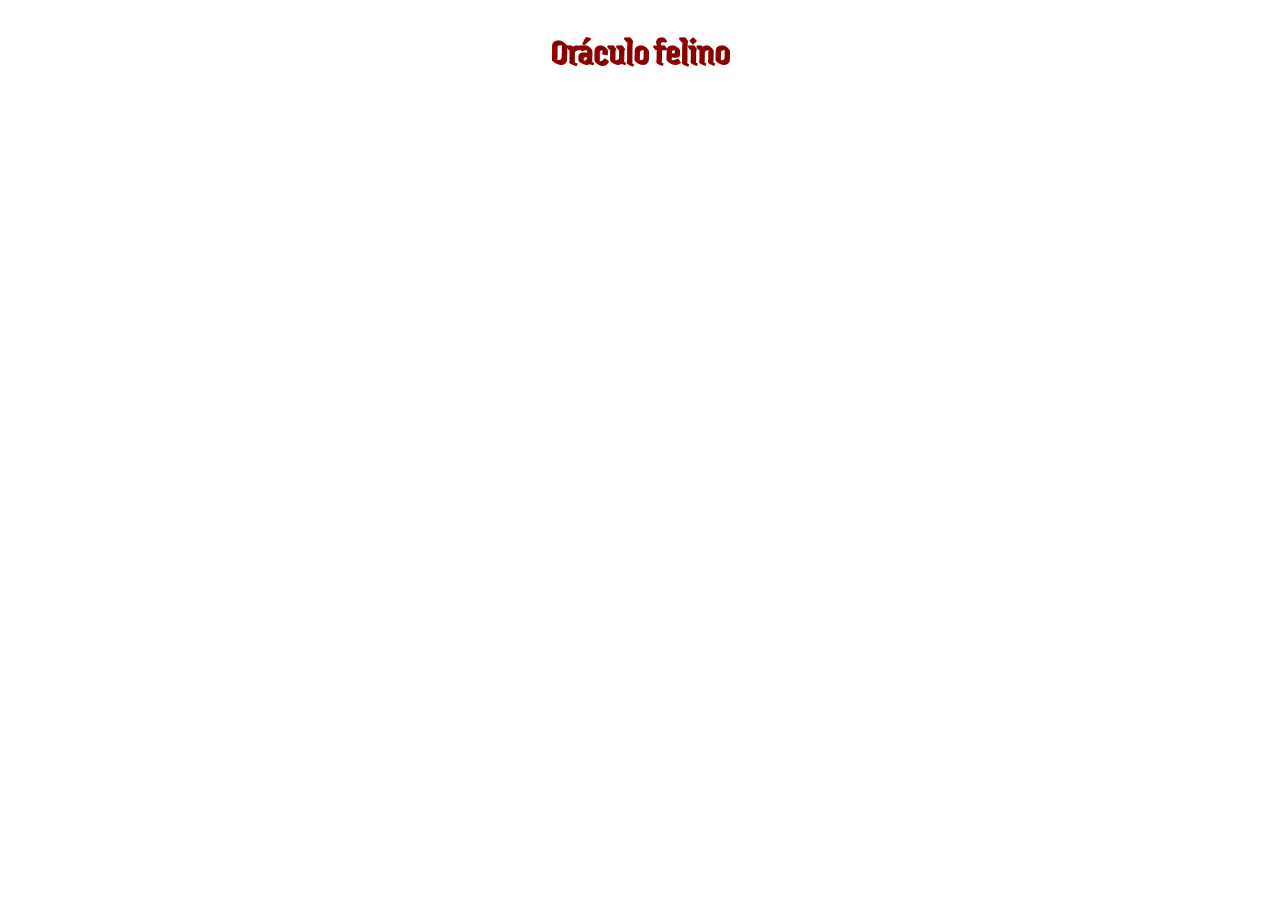
==== index.html @ 46c6d8f8 "yayy cuento done" ====
<!DOCTYPE html>

<head>

<link rel="stylesheet" href="estilo.css">

<link rel="preconnect" href="https://fonts.googleapis.com">
<link rel="preconnect" href="https://fonts.gstatic.com" crossorigin>
<link href="https://fonts.googleapis.com/css2?family=Jaini&display=swap" rel="stylesheet">

<script src="script.js" defer></script>
<meta name="description" content="">
<meta name="viewport" content="width=device-width, initial-scale=1">



<title> 𓃠 Gatomenón 𓃠 </title>
</head>



<body>
<h1> Oráculo felino </h1>

<iframe 
    src="https://heyzine.com/flip-book/55ad801d53.html"
    width="50%"
    height="500"
    style="border:none;"
    allowfullscreen>
</iframe>



</iframe>
</body>
</html>
---- estilo.css ----
body {
    background-color: white;
}

.jaini-regular {
  font-family: "Jaini", system-ui;
  font-weight: 400;
  font-style: normal;
}

h1 {
    font-family: "Jaini";
    font-size: 3vw;
    color:darkred;
    text-align: center;
    
}
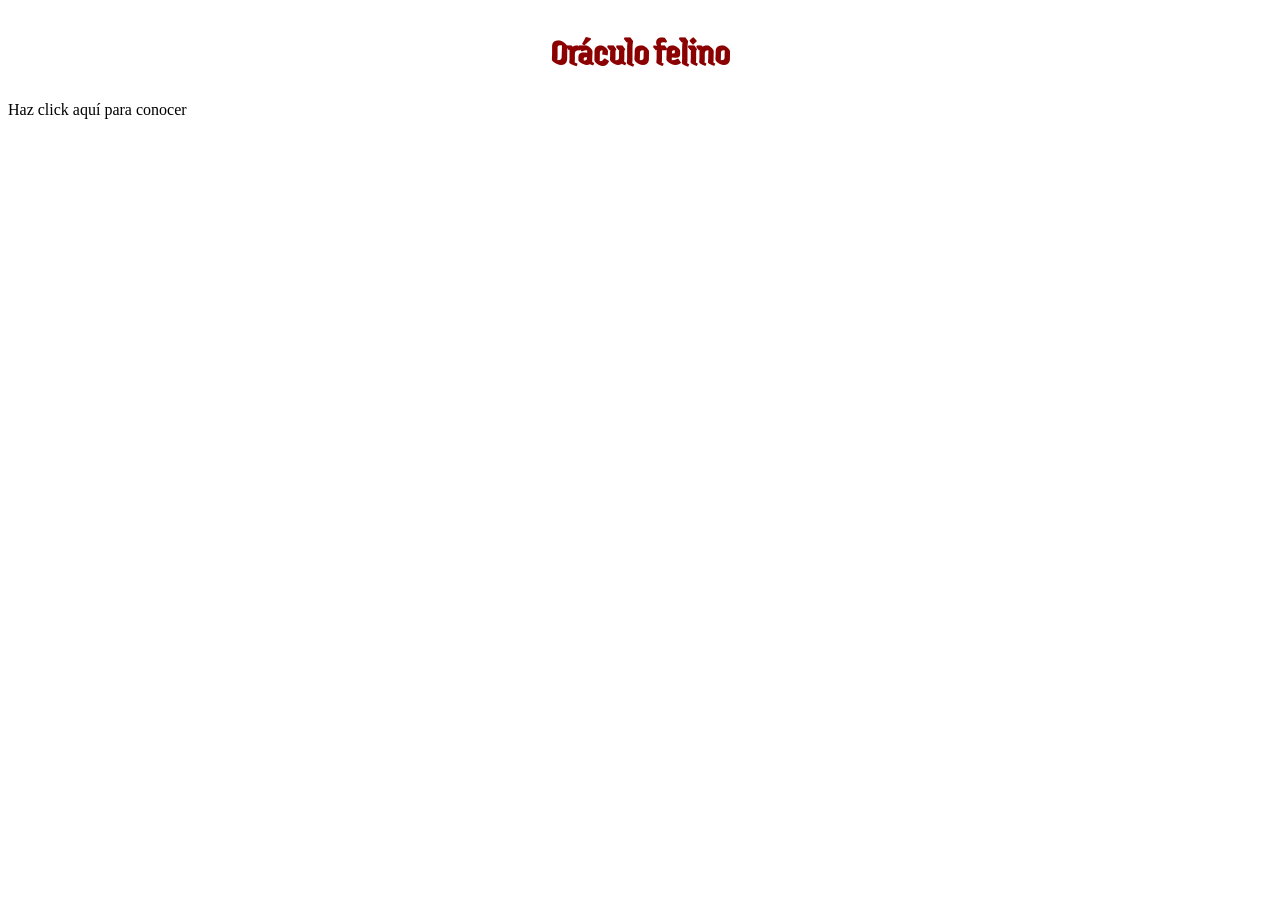
==== commit f2aefc81: "idkk" ====
--- a/index.html
+++ b/index.html
@@ -16,22 +16,15 @@
 
 <title> 𓃠 Gatomenón 𓃠 </title>
 </head>
+<body>
+
+<h1> Oráculo felino </h1>
+
+<p> Haz click aquí para conocer
+</p>
 
 
 
-<body>
-<h1> Oráculo felino </h1>
-
-<iframe 
-    src="https://heyzine.com/flip-book/55ad801d53.html"
-    width="50%"
-    height="500"
-    style="border:none;"
-    allowfullscreen>
-</iframe>
-
-
-
-</iframe>
 </body>
+</head>
 </html>
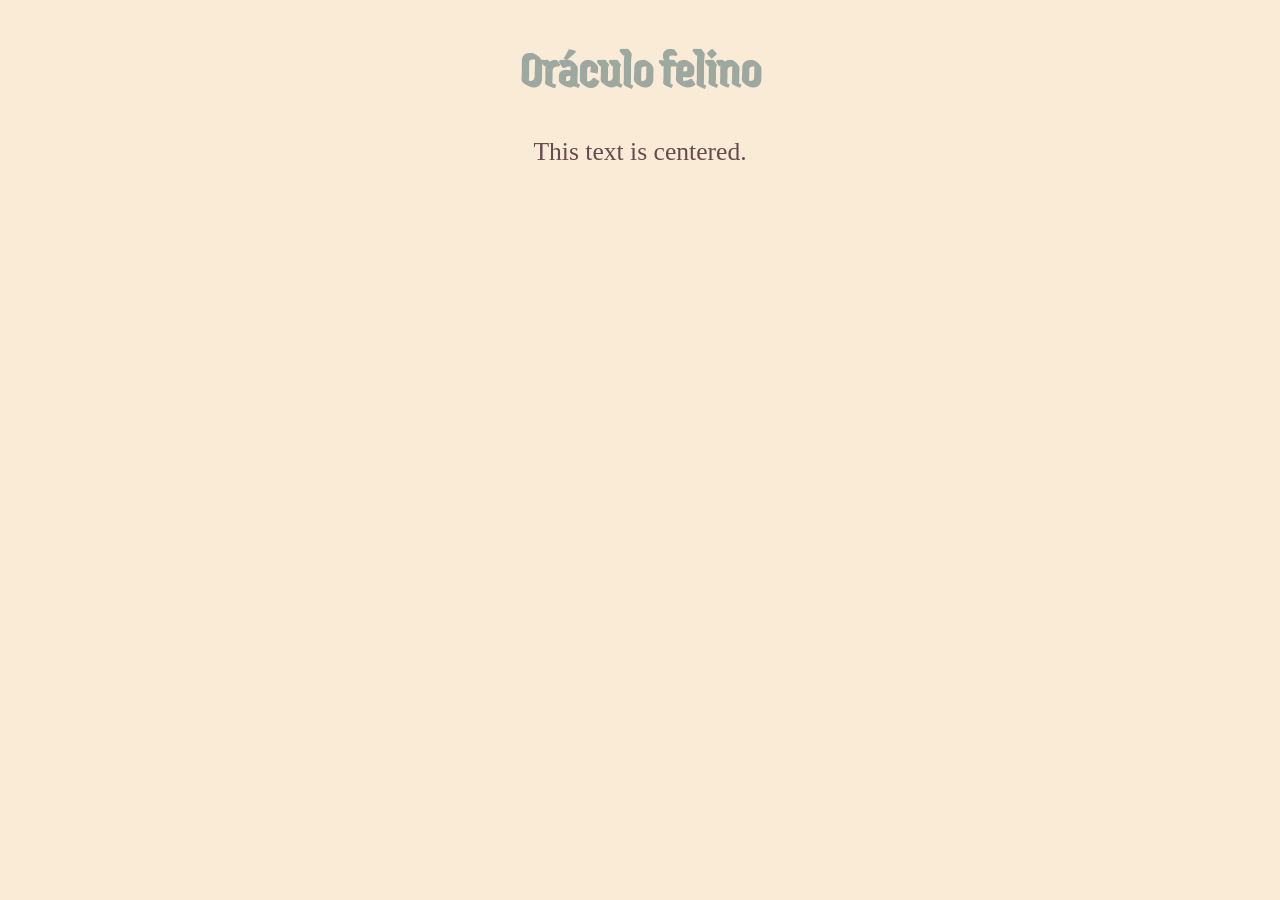
==== commit 683ad226: "css 1" ====
--- a/index.html
+++ b/index.html
@@ -20,8 +20,7 @@
 
 <h1> Oráculo felino </h1>
 
-<p> Haz click aquí para conocer
-</p>
+<p>This text is centered.</p>
 
 
 
--- a/estilo.css
+++ b/estilo.css
@@ -1,5 +1,5 @@
 body {
-    background-color: white;
+    background-color:antiquewhite;
 }
 
 .jaini-regular {
@@ -10,9 +10,14 @@
 
 h1 {
     font-family: "Jaini";
-    font-size: 3vw;
-    color:darkred;
+    font-size: 4vw;
     text-align: center;
-    
+    color:#9da9a0;
 }
 
+p {
+    font-size: 2vw;
+    text-align: center;
+    color:#654c4f;
+}
+
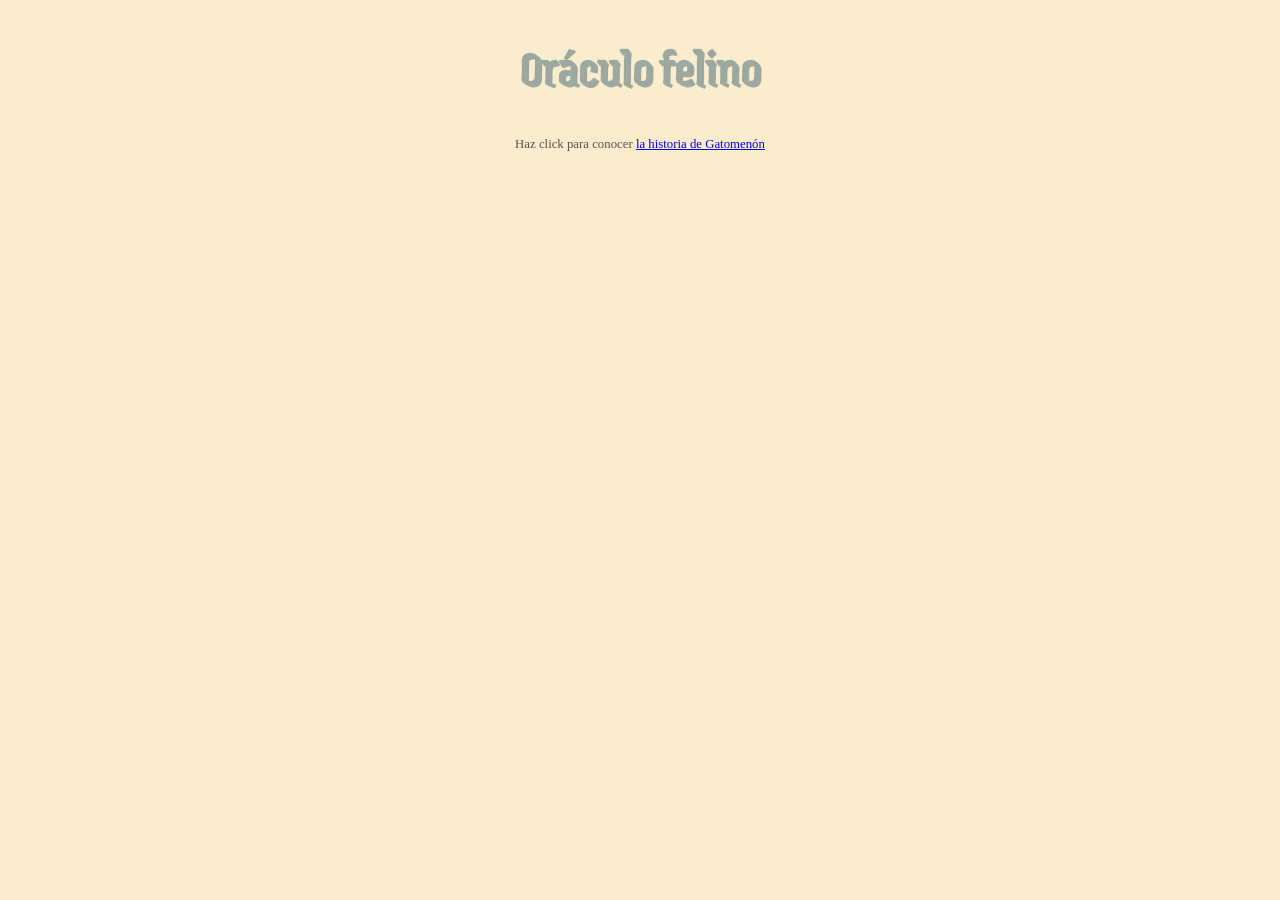
==== commit 8ad1bdaf: "arreglo gatos y otros b" ====
--- a/index.html
+++ b/index.html
@@ -9,6 +9,7 @@
 <link href="https://fonts.googleapis.com/css2?family=Jaini&display=swap" rel="stylesheet">
 
 <script src="script.js" defer></script>
+
 <meta name="description" content="">
 <meta name="viewport" content="width=device-width, initial-scale=1">
 
@@ -20,7 +21,9 @@
 
 <h1> Oráculo felino </h1>
 
-<p>This text is centered.</p>
+<p> Haz click para conocer
+    <a href="Gatomenón.html">la historia de Gatomenón</a> 
+    </p>
 
 
 
--- a/estilo.css
+++ b/estilo.css
@@ -1,5 +1,5 @@
 body {
-    background-color:antiquewhite;
+    background-color:#faedcd;
 }
 
 .jaini-regular {
@@ -16,7 +16,7 @@
 }
 
 p {
-    font-size: 2vw;
+    font-size: 1vw;
     text-align: center;
     color:#654c4f;
 }
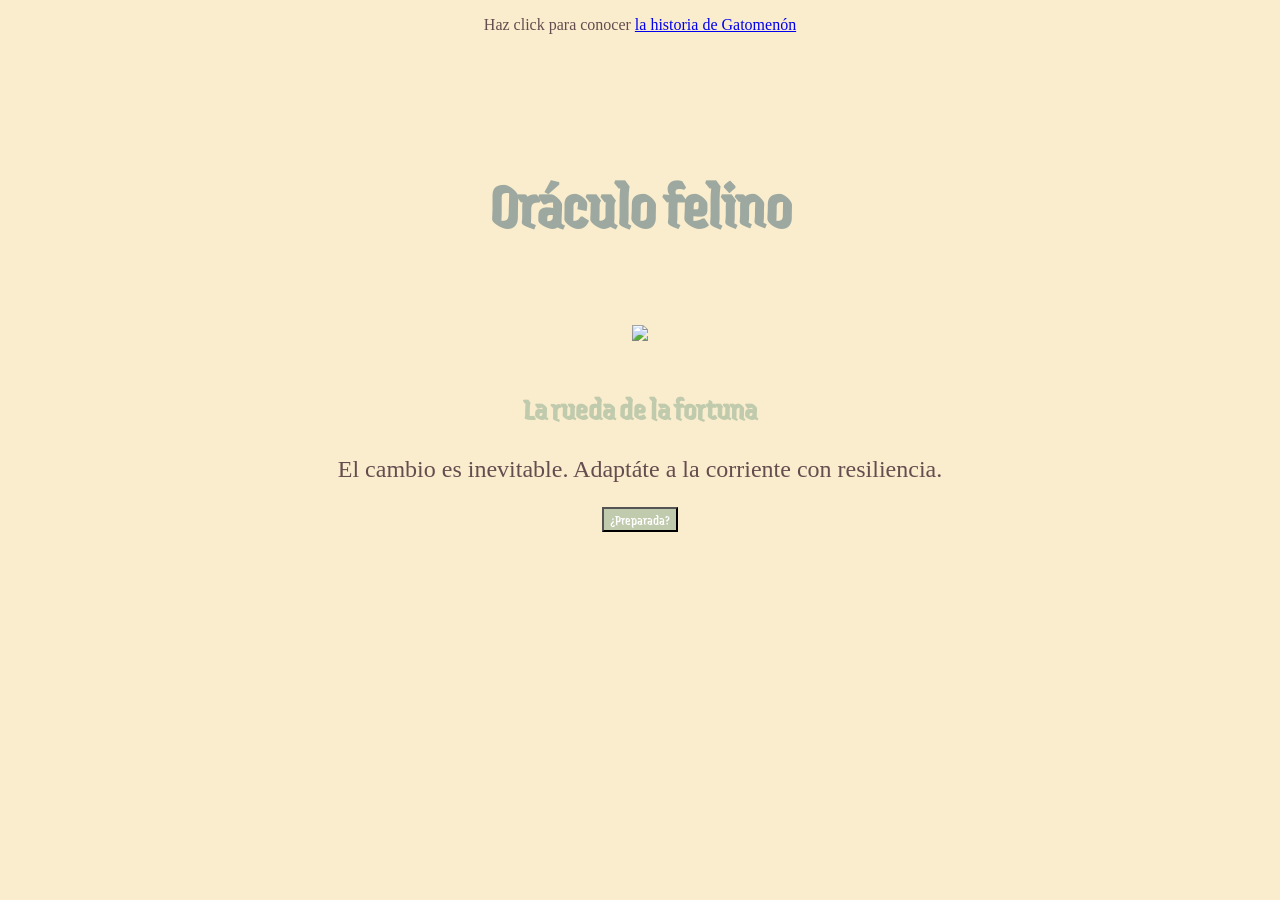
==== commit c9a68554: "PLS" ====
--- a/index.html
+++ b/index.html
@@ -2,28 +2,51 @@
 
 <head>
 
-<link rel="stylesheet" href="estilo.css">
+<meta charset="UTF-8" />
+    <meta name="viewport" content="width=device-width, initial-scale=1.0" />
+    <link rel="icon" href="/favicon.ico" sizes="any" />
+    <link rel="icon" href="/favicon.svg" type="image/svg+xml" />
+    <link rel="apple-touch-icon" href="/apple-touch-icon.png" />
+    <link rel="manifest" href="/sitio.webmanifest" />
+
+<title> 𓃠 Gatomenón 𓃠 </title>
+
+<!-- OpenGraph -->
+    <meta property="og:locale" content="es_CO" />
+    <!-- <meta property="og:site_name" content="EnFlujo" /> -->
+    <meta property="og:type" content="website" />
+
+    <!-- Esto importa la hoja de estilos de la página -->
+    <link rel="stylesheet" href="estilo.css" />
+
 
 <link rel="preconnect" href="https://fonts.googleapis.com">
 <link rel="preconnect" href="https://fonts.gstatic.com" crossorigin>
 <link href="https://fonts.googleapis.com/css2?family=Jaini&display=swap" rel="stylesheet">
 
-<script src="script.js" defer></script>
 
-<meta name="description" content="">
-<meta name="viewport" content="width=device-width, initial-scale=1">
+<!-- Esto importa el archivo de JavaScript de la página -->
+    <script src="script.js" defer></script>
+  </head>
+  <body>
+
+<p> Haz click para conocer <a href="Gatomenón.html">la historia de Gatomenón</a> </p>
+
+<div id="contenedor">
+
+<h1 id="tituloPagina"> Oráculo felino </h1>
+
+<img id="foto" src="" />
+
+<h2 class="tituloPrediccion" id="titulo1"></h2>
+<p class="prediccion" id="prediccion1"></p>
+      
+<button id="boton"> ¿Preparada? </button>
+
+</div>
 
 
 
-<title> 𓃠 Gatomenón 𓃠 </title>
-</head>
-<body>
-
-<h1> Oráculo felino </h1>
-
-<p> Haz click para conocer
-    <a href="Gatomenón.html">la historia de Gatomenón</a> 
-    </p>
 
 
 
--- a/estilo.css
+++ b/estilo.css
@@ -1,5 +1,16 @@
+html {
+  box-sizing: border-box;
+  height: 100%;
+}
+
 body {
-    background-color:#faedcd;
+background-color:#faedcd;
+}
+
+html,
+body {
+  margin: 10;
+  padding: 10;
 }
 
 .jaini-regular {
@@ -10,14 +21,59 @@
 
 h1 {
     font-family: "Jaini";
-    font-size: 4vw;
+    font-size: 4em;
     text-align: center;
     color:#9da9a0;
 }
 
 p {
-    font-size: 1vw;
+    font-size: 1em;
     text-align: center;
     color:#654c4f;
 }
 
+h2 {
+  font-size: 1.1em;
+  font-family: "Jaini";
+  color: #c0caad;
+}
+
+#contenedor {
+  margin: auto 1em;
+  text-align: center;
+}
+
+#tituloPagina {
+  margin-top: 2em;
+  margin-bottom: 1em;
+  font-family: "Jaini";
+  color: #9da9a0;
+}
+
+#foto {
+height: 600px;
+margin-top: 15px;
+margin-bottom: 15px;
+}
+
+.tituloPrediccion {
+  font-size: 2em;
+}
+
+.prediccion {
+  font-size: 1.5em;
+}
+
+.prediccion::first-letter {
+  text-transform: uppercase;
+}
+
+#boton {
+  font-size: 0.9em;
+  background-color: #c0caad;
+  font-family: "Jaini";
+  color: white;
+  margin-bottom: 2em;
+  cursor: pointer;
+}
+
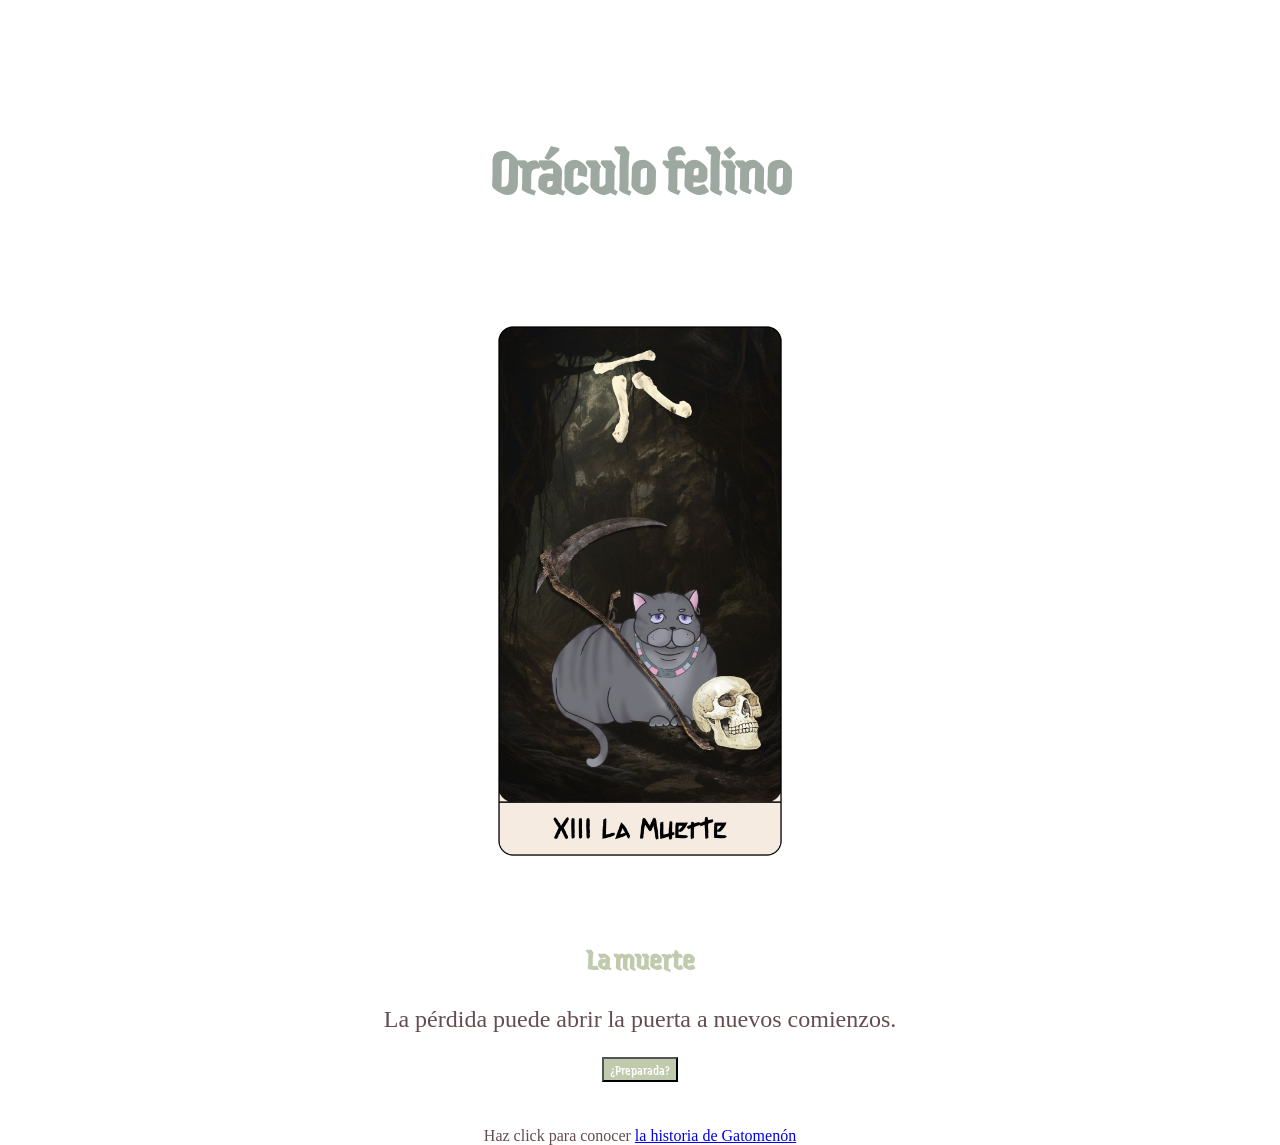
==== commit a59d65ff: "FUNCIONAL" ====
--- a/index.html
+++ b/index.html
@@ -27,10 +27,9 @@
 
 <!-- Esto importa el archivo de JavaScript de la página -->
     <script src="script.js" defer></script>
-  </head>
+  
   <body>
 
-<p> Haz click para conocer <a href="Gatomenón.html">la historia de Gatomenón</a> </p>
 
 <div id="contenedor">
 
@@ -45,7 +44,7 @@
 
 </div>
 
-
+<p> Haz click para conocer <a href="Gatomenón.html">la historia de Gatomenón</a> </p>
 
 
 
--- a/estilo.css
+++ b/estilo.css
@@ -3,9 +3,7 @@
   height: 100%;
 }
 
-body {
-background-color:#faedcd;
-}
+
 
 html,
 body {
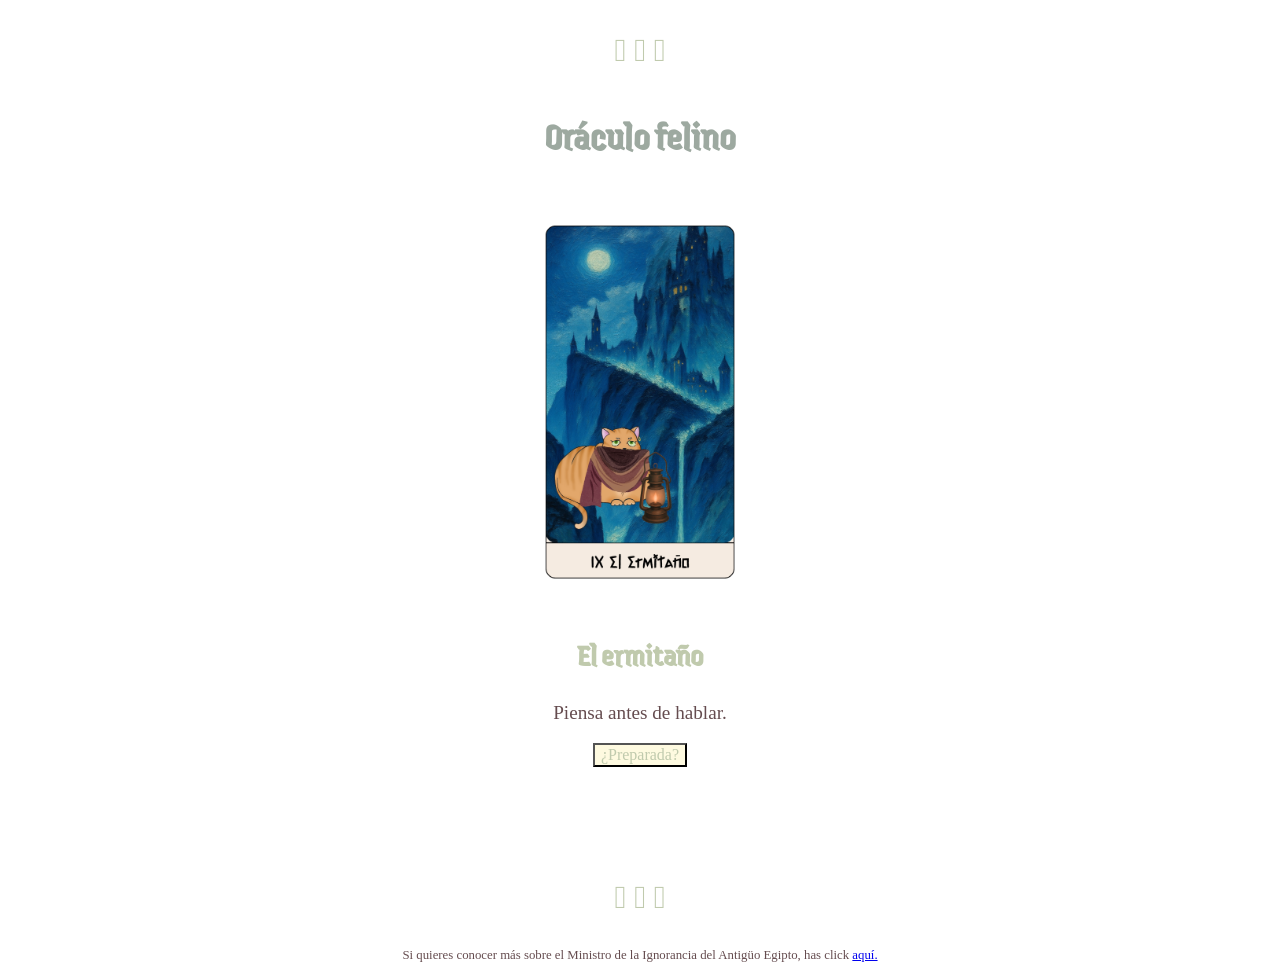
==== commit c1f7be6f: "done" ====
--- a/index.html
+++ b/index.html
@@ -32,7 +32,7 @@
 
 
 <div id="contenedor">
-
+<h1> 𓋹 𓁈 𓋹 </h1>
 <h1 id="tituloPagina"> Oráculo felino </h1>
 
 <img id="foto" src="" />
@@ -41,10 +41,15 @@
 <p class="prediccion" id="prediccion1"></p>
       
 <button id="boton"> ¿Preparada? </button>
+</div>
+<h1> 𓋹 𓁈 𓋹 </h1>
+<p> Si quieres conocer más sobre el Ministro de la Ignorancia del Antigüo Egipto, has click <a href="Gatomenón.html">aquí.</a> </p>
 
-</div>
 
-<p> Haz click para conocer <a href="Gatomenón.html">la historia de Gatomenón</a> </p>
+
+
+
+
 
 
 
--- a/estilo.css
+++ b/estilo.css
@@ -1,39 +1,7 @@
-html {
-  box-sizing: border-box;
-  height: 100%;
-}
-
-
-
-html,
-body {
-  margin: 10;
-  padding: 10;
-}
-
 .jaini-regular {
   font-family: "Jaini", system-ui;
-  font-weight: 400;
+  font-weight: 500;
   font-style: normal;
-}
-
-h1 {
-    font-family: "Jaini";
-    font-size: 4em;
-    text-align: center;
-    color:#9da9a0;
-}
-
-p {
-    font-size: 1em;
-    text-align: center;
-    color:#654c4f;
-}
-
-h2 {
-  font-size: 1.1em;
-  font-family: "Jaini";
-  color: #c0caad;
 }
 
 #contenedor {
@@ -41,25 +9,34 @@
   text-align: center;
 }
 
+h1 {
+    color: #c0caad;
+     margin-top: 1em;
+     margin-bottom:1em;
+     text-align: center;
+}
+
 #tituloPagina {
-  margin-top: 2em;
-  margin-bottom: 1em;
-  font-family: "Jaini";
-  color: #9da9a0;
+font-size: 2.5em;
+font-family: "Jaini";
+color: #9da9a0;
 }
 
 #foto {
-height: 600px;
-margin-top: 15px;
-margin-bottom: 15px;
+height: 400px;
 }
 
 .tituloPrediccion {
   font-size: 2em;
+  font-family: "Jaini";
+  color: #c0caad;
 }
 
 .prediccion {
   font-size: 1.5em;
+  color:#654c4f;
+  margin-top: 0.1em;
+  margin-bottom: 0.1em;
 }
 
 .prediccion::first-letter {
@@ -67,11 +44,20 @@
 }
 
 #boton {
-  font-size: 0.9em;
-  background-color: #c0caad;
-  font-family: "Jaini";
-  color: white;
-  margin-bottom: 2em;
+  background-color: #fefae0;
+  font-size: 1em;
+  font-family: 'Times New Roman', Times, serif;
+  background-color: #fefae0;
+  color: #c0caad;
+  margin-bottom: 5em;
   cursor: pointer;
 }
 
+p {
+font-size: 0.8em;
+font-family: 'Times New Roman', Times, serif;
+color:#654c4f;
+text-align: center;
+font-size: 0.8em;
+}
+
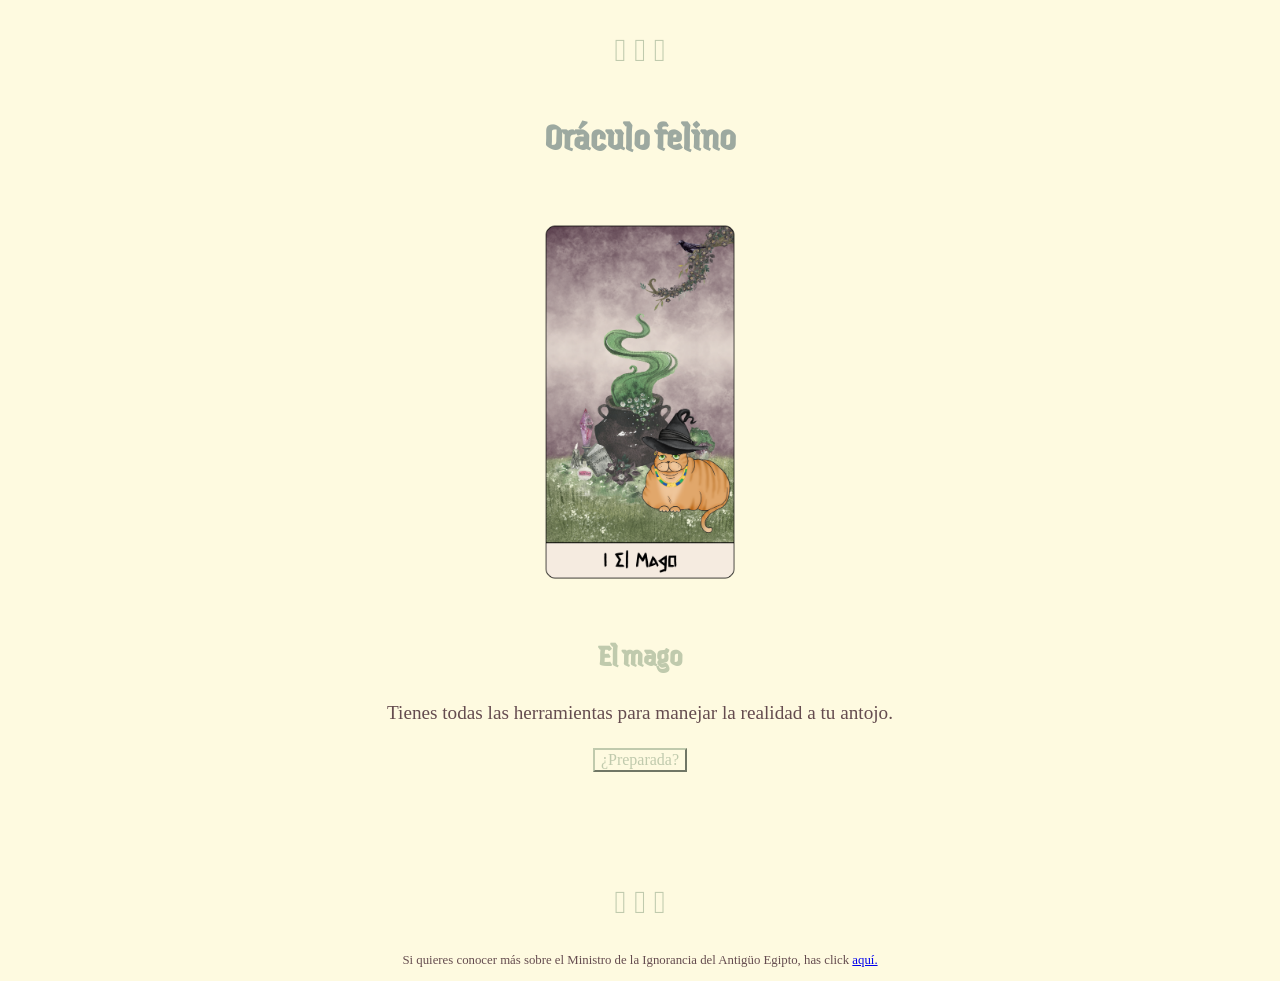
==== commit 101b8b2e: "png lol" ====
--- a/index.html
+++ b/index.html
@@ -31,6 +31,8 @@
   <body>
 
 
+
+
 <div id="contenedor">
 <h1> 𓋹 𓁈 𓋹 </h1>
 <h1 id="tituloPagina"> Oráculo felino </h1>
@@ -53,6 +55,9 @@
 
 
 
+<div id="player"></div>
+
+<script src="https://www.youtube.com/iframe_api"></script> 
 
 </body>
 </head>
--- a/estilo.css
+++ b/estilo.css
@@ -3,6 +3,11 @@
   font-weight: 500;
   font-style: normal;
 }
+body{
+    background-color:#fefae0;
+}
+
+
 
 #contenedor {
   margin: auto 1em;
@@ -35,8 +40,6 @@
 .prediccion {
   font-size: 1.5em;
   color:#654c4f;
-  margin-top: 0.1em;
-  margin-bottom: 0.1em;
 }
 
 .prediccion::first-letter {
@@ -45,9 +48,9 @@
 
 #boton {
   background-color: #fefae0;
+  border-color: #c0caad;
   font-size: 1em;
   font-family: 'Times New Roman', Times, serif;
-  background-color: #fefae0;
   color: #c0caad;
   margin-bottom: 5em;
   cursor: pointer;
